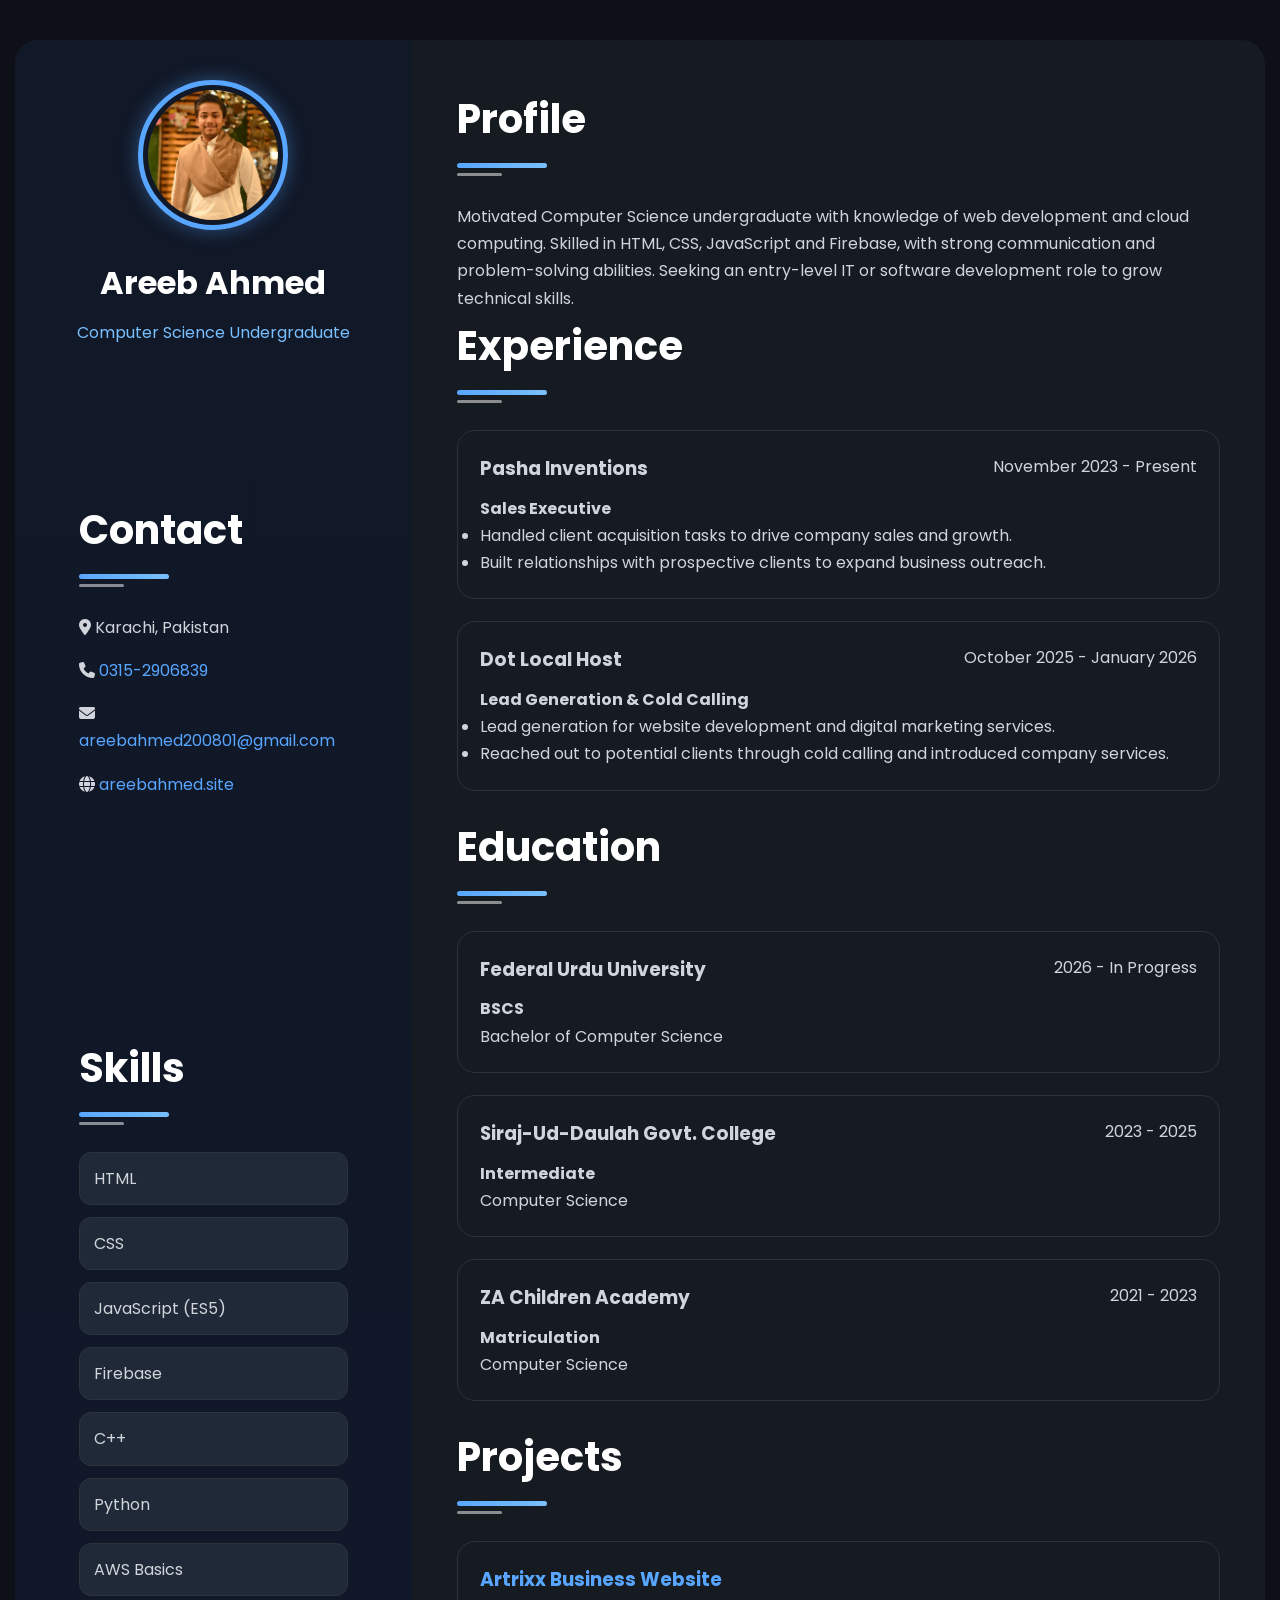
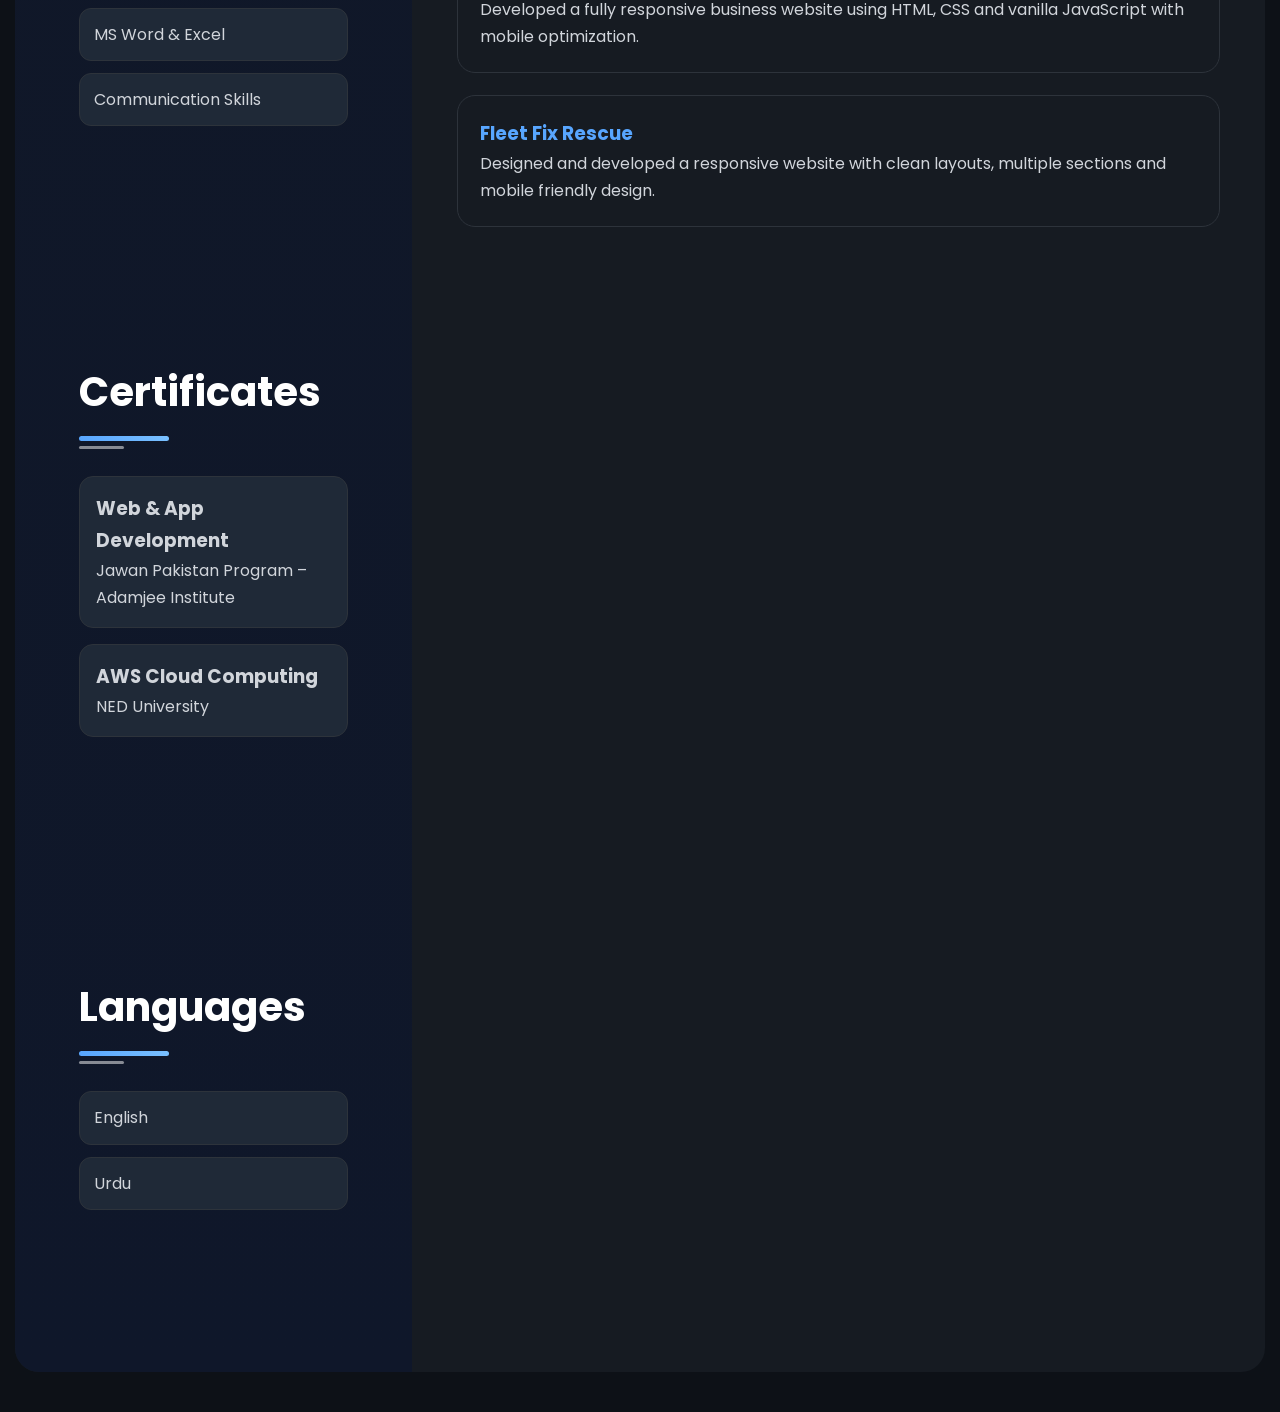
==== CV/index.html @ cda86432 "Add files via upload" ====
<!DOCTYPE html>
<html lang="en">
<head>
  <meta charset="UTF-8" />
  <meta name="viewport" content="width=device-width, initial-scale=1.0" />
  <title>Areeb Ahmed | CV</title>

  <link rel="stylesheet" href="../style.css">
  <script defer src="../script.js"></script>

  <link
    href="https://fonts.googleapis.com/css2?family=Poppins:wght@300;400;500;600;700&display=swap"
    rel="stylesheet"
  />

  <link
    rel="stylesheet"
    href="https://cdnjs.cloudflare.com/ajax/libs/font-awesome/6.5.0/css/all.min.css"
  />
</head>

<body>

  <div class="cv-container">

    <!-- SIDEBAR -->
    <aside class="sidebar">

      <!-- PROFILE -->
      <div class="profile">

        <!-- Add your image -->
        <img src="../images/myimg1.jpeg" alt="Areeb Ahmed" class="profile-pic">

        <h1>Areeb Ahmed</h1>

        <p class="role">
          Computer Science Undergraduate
        </p>

      </div>

      <!-- CONTACT -->
      <div class="section">

        <h2>Contact</h2>

        <div class="contact-box">

          <p>
            <i class="fas fa-location-dot"></i>
            Karachi, Pakistan
          </p>

          <p>
            <i class="fas fa-phone"></i>
            <a href="tel:+923152906839">
              0315-2906839
            </a>
          </p>

          <p>
            <i class="fas fa-envelope"></i>
            <a href="mailto:areebahmed200801@gmail.com">
              areebahmed200801@gmail.com
            </a>
          </p>

          <p>
            <i class="fas fa-globe"></i>
            <a href="https://areebahmed.site" target="_blank">
              areebahmed.site
            </a>
          </p>

        </div>

      </div>

      <!-- SKILLS -->
      <div class="section">

        <h2>Skills</h2>

        <ul class="skills-list">

          <li>HTML</li>
          <li>CSS</li>
          <li>JavaScript (ES5)</li>
          <li>Firebase</li>
          <li>C++</li>
          <li>Python</li>
          <li>AWS Basics</li>
          <li>MS Word & Excel</li>
          <li>Communication Skills</li>

        </ul>

      </div>

      <!-- CERTIFICATES -->
      <div class="section">

        <h2>Certificates</h2>

        <div class="certificate-box">

          <h3>Web & App Development</h3>

          <p>
            Jawan Pakistan Program – Adamjee Institute
          </p>

        </div>

        <div class="certificate-box">

          <h3>AWS Cloud Computing</h3>

          <p>
            NED University
          </p>

        </div>

      </div>

      <!-- LANGUAGES -->
      <div class="section">

        <h2>Languages</h2>

        <ul class="language-list">

          <li>English</li>
          <li>Urdu</li>

        </ul>

      </div>

    </aside>

    <!-- MAIN CONTENT -->
    <main class="main-content">

      <!-- ABOUT -->
      <section>

        <h2>Profile</h2>

        <p>
          Motivated Computer Science undergraduate with knowledge of
          web development and cloud computing. Skilled in HTML, CSS,
          JavaScript and Firebase, with strong communication and
          problem-solving abilities. Seeking an entry-level IT or
          software development role to grow technical skills.
        </p>

      </section>

      <!-- EXPERIENCE -->
      <section>

        <h2>Experience</h2>

        <div class="card">

          <div class="top">

            <h3>Pasha Inventions</h3>

            <span>
              November 2023 - Present
            </span>

          </div>

          <h4>Sales Executive</h4>

          <ul>

            <li>
              Handled client acquisition tasks to drive company sales and growth.
            </li>

            <li>
              Built relationships with prospective clients to expand business outreach.
            </li>

          </ul>

        </div>

        <div class="card">

          <div class="top">

            <h3>Dot Local Host</h3>

            <span>
              October 2025 - January 2026
            </span>

          </div>

          <h4>Lead Generation & Cold Calling</h4>

          <ul>

            <li>
              Lead generation for website development and digital marketing services.
            </li>

            <li>
              Reached out to potential clients through cold calling and introduced company services.
            </li>

          </ul>

        </div>

      </section>

      <!-- EDUCATION -->
      <section>

        <h2>Education</h2>

        <div class="card">

          <div class="top">

            <h3>Federal Urdu University</h3>

            <span>
              2026 - In Progress
            </span>

          </div>

          <h4>BSCS</h4>

          <p>Bachelor of Computer Science</p>

        </div>

        <div class="card">

          <div class="top">

            <h3>Siraj-Ud-Daulah Govt. College</h3>

            <span>
              2023 - 2025
            </span>

          </div>

          <h4>Intermediate</h4>

          <p>Computer Science</p>

        </div>

        <div class="card">

          <div class="top">

            <h3>ZA Children Academy</h3>

            <span>
              2021 - 2023
            </span>

          </div>

          <h4>Matriculation</h4>

          <p>Computer Science</p>

        </div>

      </section>

      <!-- PROJECTS -->
      <section>

        <h2>Projects</h2>

        <div class="card">

          <h3>
            <a href="https://artrixx.store" target="_blank">
              Artrixx Business Website
            </a>
          </h3>

          <p>
            Developed a fully responsive business website using
            HTML, CSS and vanilla JavaScript with mobile optimization.
          </p>

        </div>

        <div class="card">

          <h3>
            <a href="https://fleetfixrescue.com/" target="_blank">
              Fleet Fix Rescue
            </a>
          </h3>
          <p>
            Designed and developed a responsive website with clean layouts,
            multiple sections and mobile friendly design.
          </p>

        </div>

      </section>

    </main>

  </div>
  <script>

    /* Smooth Card Hover Animation */
    var cards = document.querySelectorAll(".card");
    
    cards.forEach(function(card){
    
      card.addEventListener("mouseenter", function(){
    
        card.style.transform = "translateY(-8px)";
        card.style.transition = "0.35s ease";
    
      });
    
      card.addEventListener("mouseleave", function(){
    
        card.style.transform = "translateY(0px)";
    
      });
    
    });
    
    
    /* Typing Effect For Role */
    var role = document.querySelector(".role");
    
    var text = "Computer Science Undergraduate";
    
    var index = 0;
    
    role.innerHTML = "";
    
    function typeEffect(){
    
      if(index < text.length){
    
        role.innerHTML += text.charAt(index);
    
        index++;
    
        setTimeout(typeEffect, 70);
    
      }
    
    }
    
    typeEffect();
    
    
    /* Section Fade Animation */
    var sections = document.querySelectorAll("section");
    
    var observer = new IntersectionObserver(function(entries){
    
      entries.forEach(function(entry){
    
        if(entry.isIntersecting){
    
          entry.target.classList.add("show-section");
    
        }
    
      });
    
    }, {
      threshold:0.15
    });
    
    sections.forEach(function(section){
    
      observer.observe(section);
    
    });
    
    
    </script>
</body>
</html>
---- style.css ----
/* =========================
        GLOBAL
========================= */

*{
  margin:0;
  padding:0;
  box-sizing:border-box;
  font-family:'Poppins',sans-serif;
}

html{
  scroll-behavior:smooth;
}

:root{

  --bg:#0d1117;
  --card:#161b22;
  --sidebar:#111827;

  --text:#d1d5db;
  --heading:#ffffff;

  --primary:#58a6ff;
  --primary-light:#79c0ff;

  --border:#2d333b;

}

body{
  background:var(--bg);
  color:var(--text);
  line-height:1.7;
  overflow-x:hidden;
}

a{
  text-decoration:none;
  color:var(--primary);
}

a:hover{
  color:var(--primary-light);
}

/* =========================
        NAVBAR
========================= */

.navbar{

  width:100%;
  padding:22px 10%;

  position:fixed;
  top:0;

  z-index:1000;

  display:flex;
  justify-content:center;

  background:rgba(13,17,23,0.88);

  backdrop-filter:blur(14px);

  border-bottom:1px solid var(--border);

}

.nav-links{

  display:flex;
  gap:35px;

  list-style:none;

}

.nav-links a{

  color:var(--text);

  position:relative;

  transition:0.3s;

  font-weight:500;

}

.nav-links a::after{

  content:"";

  position:absolute;

  left:0;
  bottom:-6px;

  width:0%;
  height:3px;

  border-radius:20px;

  background:linear-gradient(
    90deg,
    var(--primary),
    var(--primary-light)
  );

  transition:0.3s;

}

.nav-links a:hover::after{
  width:100%;
}

/* =========================
        SECTION
========================= */

.section{

  padding:110px 10%;

  opacity:0;

  transform:translateY(40px);

  transition:
  opacity 0.8s ease,
  transform 0.8s ease;

}

.section.show{

  opacity:1;
  transform:translateY(0);

}

/* =========================
        HEADINGS
========================= */

h2{

  position:relative;

  display:inline-block;

  font-size:2.5rem;

  color:#fff;

  margin-bottom:35px;

  padding-bottom:15px;

}

h2::after{

  content:"";

  position:absolute;

  left:0;
  bottom:0;

  width:90px;
  height:5px;

  border-radius:20px;

  background:linear-gradient(
    90deg,
    var(--primary),
    var(--primary-light)
  );

}

h2::before{

  content:"";

  position:absolute;

  left:0;
  bottom:-8px;

  width:45px;
  height:3px;

  border-radius:20px;

  background:#fff;

  opacity:0.5;

}

/* =========================
        HERO
========================= */

.hero{

  min-height:100vh;

  display:grid;

  grid-template-columns:1.2fr 0.8fr;

  align-items:center;

  gap:70px;

  padding-top:140px;

}

.hero-content h1{

  font-size:4rem;

  line-height:1.2;

  margin-bottom:10px;

  color:#fff;

}

.hero-content span{
  color:var(--primary);
}

.hero-content h3{

  color:var(--primary-light);

  font-size:1.5rem;

  margin-bottom:20px;

}

.intro{

  color:#9ca3af;

  margin-bottom:30px;

  max-width:650px;

}

.hero-buttons{

  display:flex;
  gap:18px;
  flex-wrap:wrap;

}

.hero-img{

  display:flex;
  justify-content:center;

}

.hero-img img{

  width:340px;
  height:340px;

  object-fit:cover;

  border-radius:50%;

  border:5px solid var(--primary);

  padding:6px;

  box-shadow:
  0 0 35px rgba(88,166,255,0.35);

}

/* =========================
        BUTTONS
========================= */

.btn{

  display:inline-flex;

  align-items:center;
  justify-content:center;

  padding:13px 28px;

  border-radius:14px;

  background:linear-gradient(
    135deg,
    var(--primary),
    var(--primary-light)
  );

  color:#fff;

  font-weight:500;

  transition:0.3s;

  box-shadow:
  0 8px 20px rgba(88,166,255,0.22);

}

.btn:hover{

  transform:translateY(-4px);

  box-shadow:
  0 14px 28px rgba(88,166,255,0.35);

  color:#fff;

}

.secondary-btn{

  background:transparent;

  border:1px solid var(--primary);

  color:var(--primary);

}

.secondary-btn:hover{

  background:linear-gradient(
    135deg,
    var(--primary),
    var(--primary-light)
  );

  color:#fff;

}

/* =========================
        ABOUT
========================= */

.about{
  text-align:center;
}

.about p{

  max-width:850px;
  margin:auto;

  color:#9ca3af;

}

.skills{

  margin-top:40px;

  display:flex;
  flex-wrap:wrap;

  justify-content:center;

  gap:15px;

}

.skills span{

  background:linear-gradient(
    135deg,
    #1f2937,
    #111827
  );

  color:#e5e7eb;

  padding:12px 20px;

  border-radius:14px;

  border:1px solid var(--border);

  transition:0.3s;

}

.skills span:hover{

  transform:translateY(-4px);

  border-color:var(--primary);

}

/* =========================
        PROJECTS
========================= */

.projects{
  text-align:center;
}

.project-grid{

  display:grid;

  grid-template-columns:
  repeat(auto-fit,minmax(300px,1fr));

  gap:30px;

}

.project-card{

  background:var(--card);

  border:1px solid var(--border);

  border-radius:24px;

  overflow:hidden;

  transition:0.4s;

}

.project-card:hover{

  transform:translateY(-10px);

  border-color:var(--primary);

}

.project-card img{

  width:100%;

  aspect-ratio:16/9;

  object-fit:cover;

}

.project-card h3{

  color:#fff;

  margin:20px 20px 10px;

}

.project-card p{

  color:#9ca3af;

  padding:0 20px;

  margin-bottom:20px;

}

.project-card .btn{

  margin:0 20px 25px;

}

/* =========================
        CV
========================= */

.cv-container{

  max-width:1250px;

  margin:40px auto;

  display:flex;
  flex-wrap:wrap;

  border-radius:24px;

  overflow:hidden;

  background:var(--card);

}

.sidebar{

  flex:1 1 320px;

  background:linear-gradient(
    180deg,
    #111827,
    #0f172a
  );

  padding:40px 30px;

}

.profile{
  text-align:center;
  margin-bottom:40px;
}

.profile-pic{

  width:150px;
  height:150px;

  object-fit:cover;

  border-radius:50%;

  border:5px solid var(--primary);

  padding:5px;

  box-shadow:
  0 0 20px rgba(88,166,255,0.4);

  margin-bottom:18px;

}

.profile h1{

  font-size:2rem;
  color:#fff;

}

.role{

  color:var(--primary-light);

  margin-top:8px;

}

.contact-box p{
  margin-bottom:16px;
}

.skills-list,
.language-list{

  list-style:none;

}

.skills-list li,
.language-list li{

  background:#1f2937;

  margin-bottom:12px;

  padding:12px 14px;

  border-radius:12px;

  border:1px solid var(--border);

}

.main-content{

  flex:2 1 700px;

  padding:45px;

}

.card{

  background:#161b22;

  border:1px solid var(--border);

  border-radius:18px;

  padding:22px;

  margin-bottom:22px;

  transition:0.3s;

}

.card:hover{

  transform:translateY(-5px);

  border-color:var(--primary);

}

.top{

  display:flex;

  justify-content:space-between;

  flex-wrap:wrap;

  gap:20px;

  margin-bottom:10px;

}

.certificate-box{

  background:#1f2937;

  padding:16px;

  border-radius:14px;

  margin-bottom:16px;

  border:1px solid var(--border);

}

/* =========================
        CONTACT
========================= */

.contact{
  text-align:center;
}

.socials{

  margin-top:35px;

}

.socials a{

  width:60px;
  height:60px;

  display:inline-flex;

  justify-content:center;
  align-items:center;

  margin:0 10px;

  border-radius:50%;

  background:#111827;

  border:1px solid var(--border);

  color:var(--primary);

  font-size:1.4rem;

}

/* =========================
        FOOTER
========================= */

footer{

  padding:25px;

  text-align:center;

  border-top:1px solid var(--border);

  color:#9ca3af;

}

/* =========================
        RESPONSIVE
========================= */

@media(max-width:950px){

  .hero{

    grid-template-columns:1fr;

    text-align:center;

  }

  .hero-buttons{
    justify-content:center;
  }

}

@media(max-width:768px){

  .nav-links{
    gap:18px;
    flex-wrap:wrap;
  }

  .hero-content h1{
    font-size:2.8rem;
  }

  .hero-img img{

    width:260px;
    height:260px;

  }

  h2{
    font-size:2rem;
  }

  .cv-container{
    flex-direction:column;
  }

}

@media(max-width:480px){

  .hero-content h1{
    font-size:2.2rem;
  }

  .hero-img img{

    width:220px;
    height:220px;

  }

}
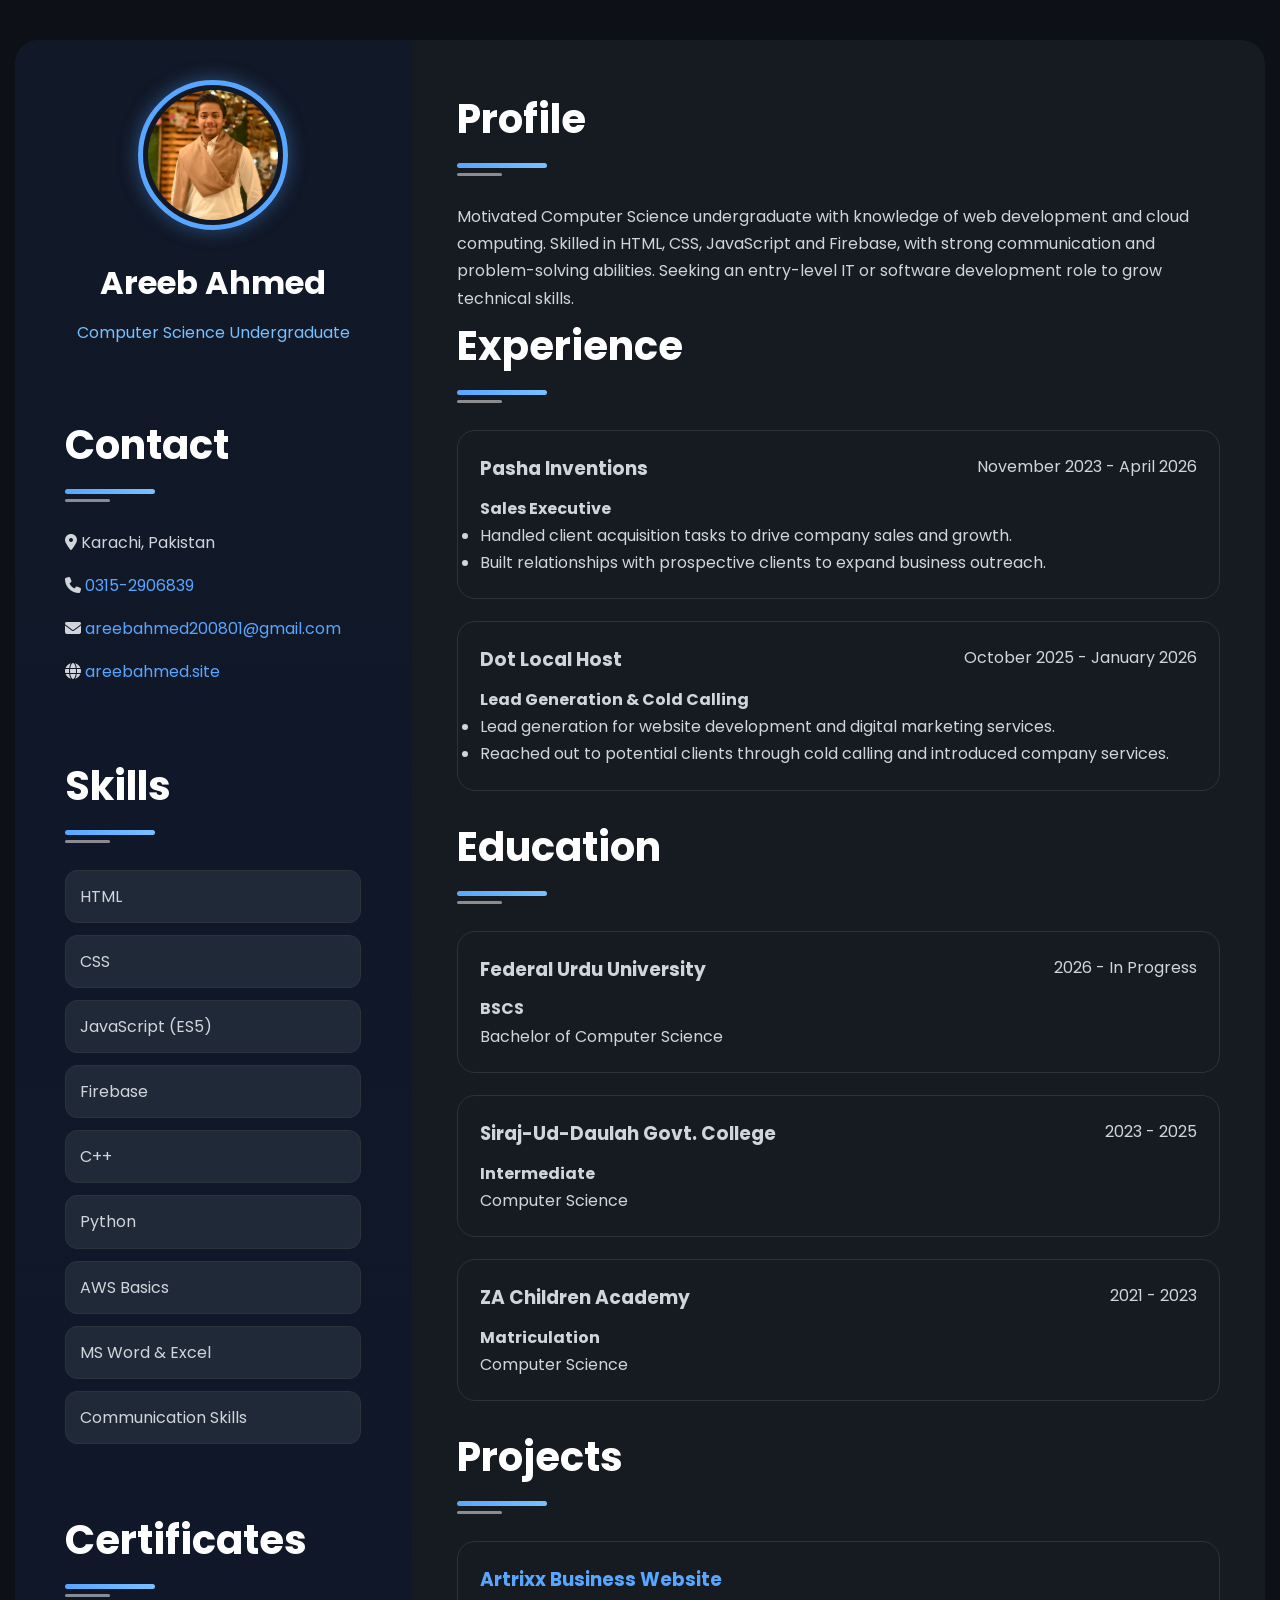
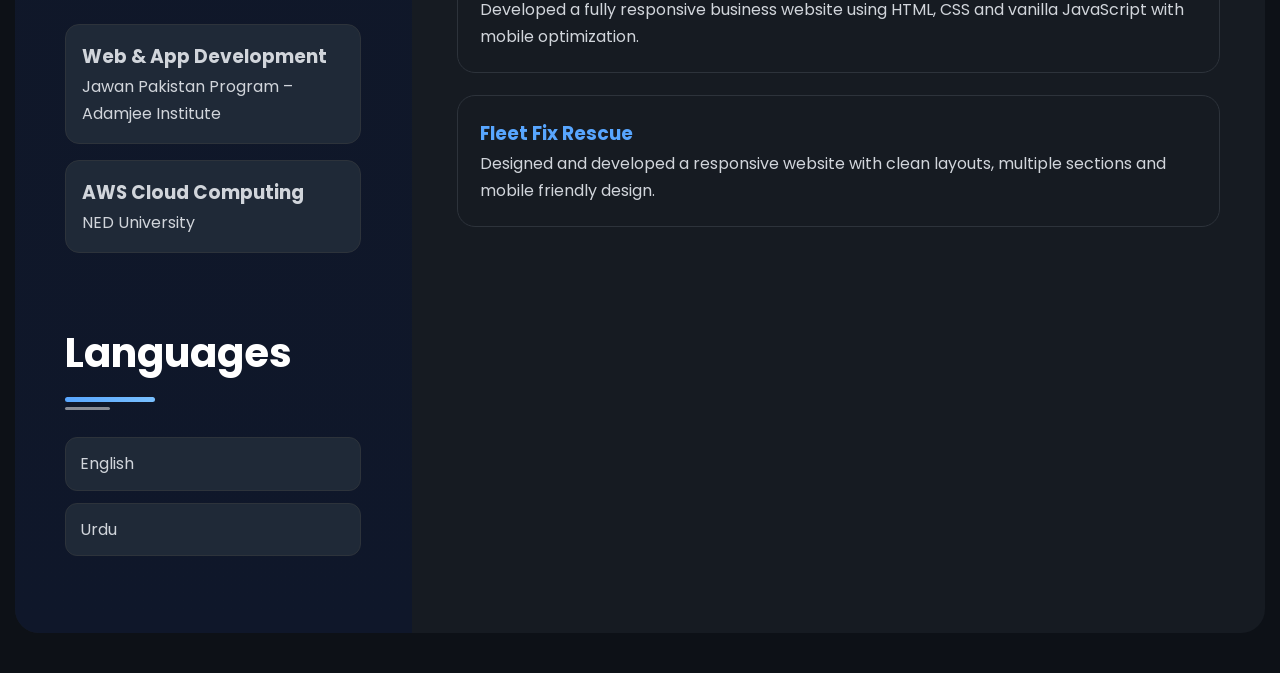
==== commit 724352ab: "Update index.html" ====
--- a/CV/index.html
+++ b/CV/index.html
@@ -171,7 +171,7 @@
             <h3>Pasha Inventions</h3>
 
             <span>
-              November 2023 - Present
+              November 2023 - April 2026
             </span>
 
           </div>
@@ -399,4 +399,4 @@
     
     </script>
 </body>
-</html>+</html>
--- a/style.css
+++ b/style.css
@@ -708,6 +708,10 @@
 
 }
 
+.section{
+  padding:25px 6% !important;
+}
+
 /* =========================
         RESPONSIVE
 ========================= */
@@ -720,15 +724,45 @@
 
     text-align:center;
 
+    gap:40px;
+
+  }
+
+  .hero-content{
+
+    order:2;
+
+  }
+
+  .hero-img{
+
+    order:1;
+
+    margin-top:20px;
+
   }
 
   .hero-buttons{
+
     justify-content:center;
+
   }
 
 }
 
 @media(max-width:768px){
+  .hero{
+
+    padding-top:140px;
+  
+  }
+  
+  .hero-img img{
+  
+    width:240px;
+    height:240px;
+  
+  }
 
   .nav-links{
     gap:18px;
@@ -754,6 +788,42 @@
     flex-direction:column;
   }
 
+
+
+  h2{
+    text-align:center;
+    display:block;
+  }
+
+  h2::after,
+  h2::before{
+    left:50%;
+    transform:translateX(-50%);
+  }
+
+
+.section{
+  padding:70px 7%;
+}
+
+
+
+  body{
+    padding:10px;
+  }
+
+  .cv-container{
+    margin:10px 0;
+    border-radius:16px;
+  }
+
+  .sidebar,
+  .main-content{
+    padding:20px 15px;
+  }
+
+
+
 }
 
 @media(max-width:480px){
@@ -768,5 +838,8 @@
     height:220px;
 
   }
+  .section{
+    padding:60px 6%;
+  }
 
 }
